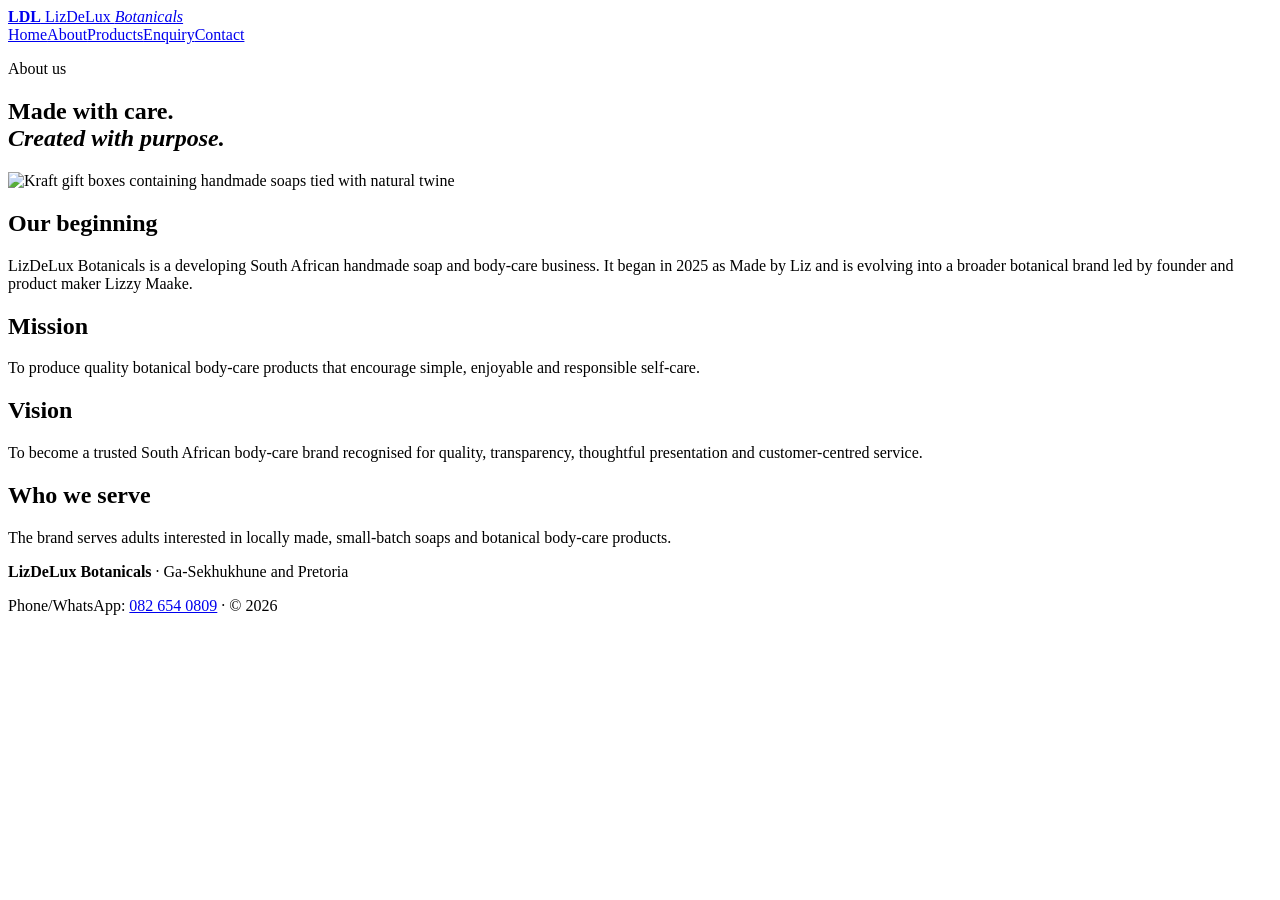
==== about.html @ 97d13563 "Add files via upload" ====
<!DOCTYPE html>
<html lang="en">
<head>
  <meta charset="UTF-8">
  <meta name="viewport" content="width=device-width, initial-scale=1.0">
  <meta name="description" content="Learn about LizDeLux Botanicals, its founder, mission and vision.">
  <title>About | LizDeLux Botanicals</title>
  <link rel="stylesheet" href="css/style.css">
</head>
<body>
  <!-- The navigation is repeated consistently on every page -->
  <header class="site-header">
    <a class="logo" href="index.html"><b>LDL</b> LizDeLux <em>Botanicals</em></a>
    <nav aria-label="Main navigation">
      <a href="index.html">Home</a><a class="active" href="about.html">About</a><a href="products.html">Products</a><a href="enquiry.html">Enquiry</a><a href="contact.html">Contact</a>
    </nav>
  </header>
  <main>
    <section class="page-hero"><p class="eyebrow">About us</p><h1>Made with care.<br><em>Created with purpose.</em></h1></section>
    <section class="about-grid">
      <img src="images/products/packaged-soap-gift-boxes-display.jpg" alt="Kraft gift boxes containing handmade soaps tied with natural twine" width="500">
      <div class="content">
        <h2>Our beginning</h2><p>LizDeLux Botanicals is a developing South African handmade soap and body-care business. It began in 2025 as Made by Liz and is evolving into a broader botanical brand led by founder and product maker Lizzy Maake.</p>
        <h2>Mission</h2><p>To produce quality botanical body-care products that encourage simple, enjoyable and responsible self-care.</p>
        <h2>Vision</h2><p>To become a trusted South African body-care brand recognised for quality, transparency, thoughtful presentation and customer-centred service.</p>
        <h2>Who we serve</h2><p>The brand serves adults interested in locally made, small-batch soaps and botanical body-care products.</p>
      </div>
    </section>
  </main>
  <footer><p><b>LizDeLux Botanicals</b> · Ga-Sekhukhune and Pretoria</p><p>Phone/WhatsApp: <a href="tel:+27826540809">082 654 0809</a> · © 2026</p></footer>
</body>
</html>
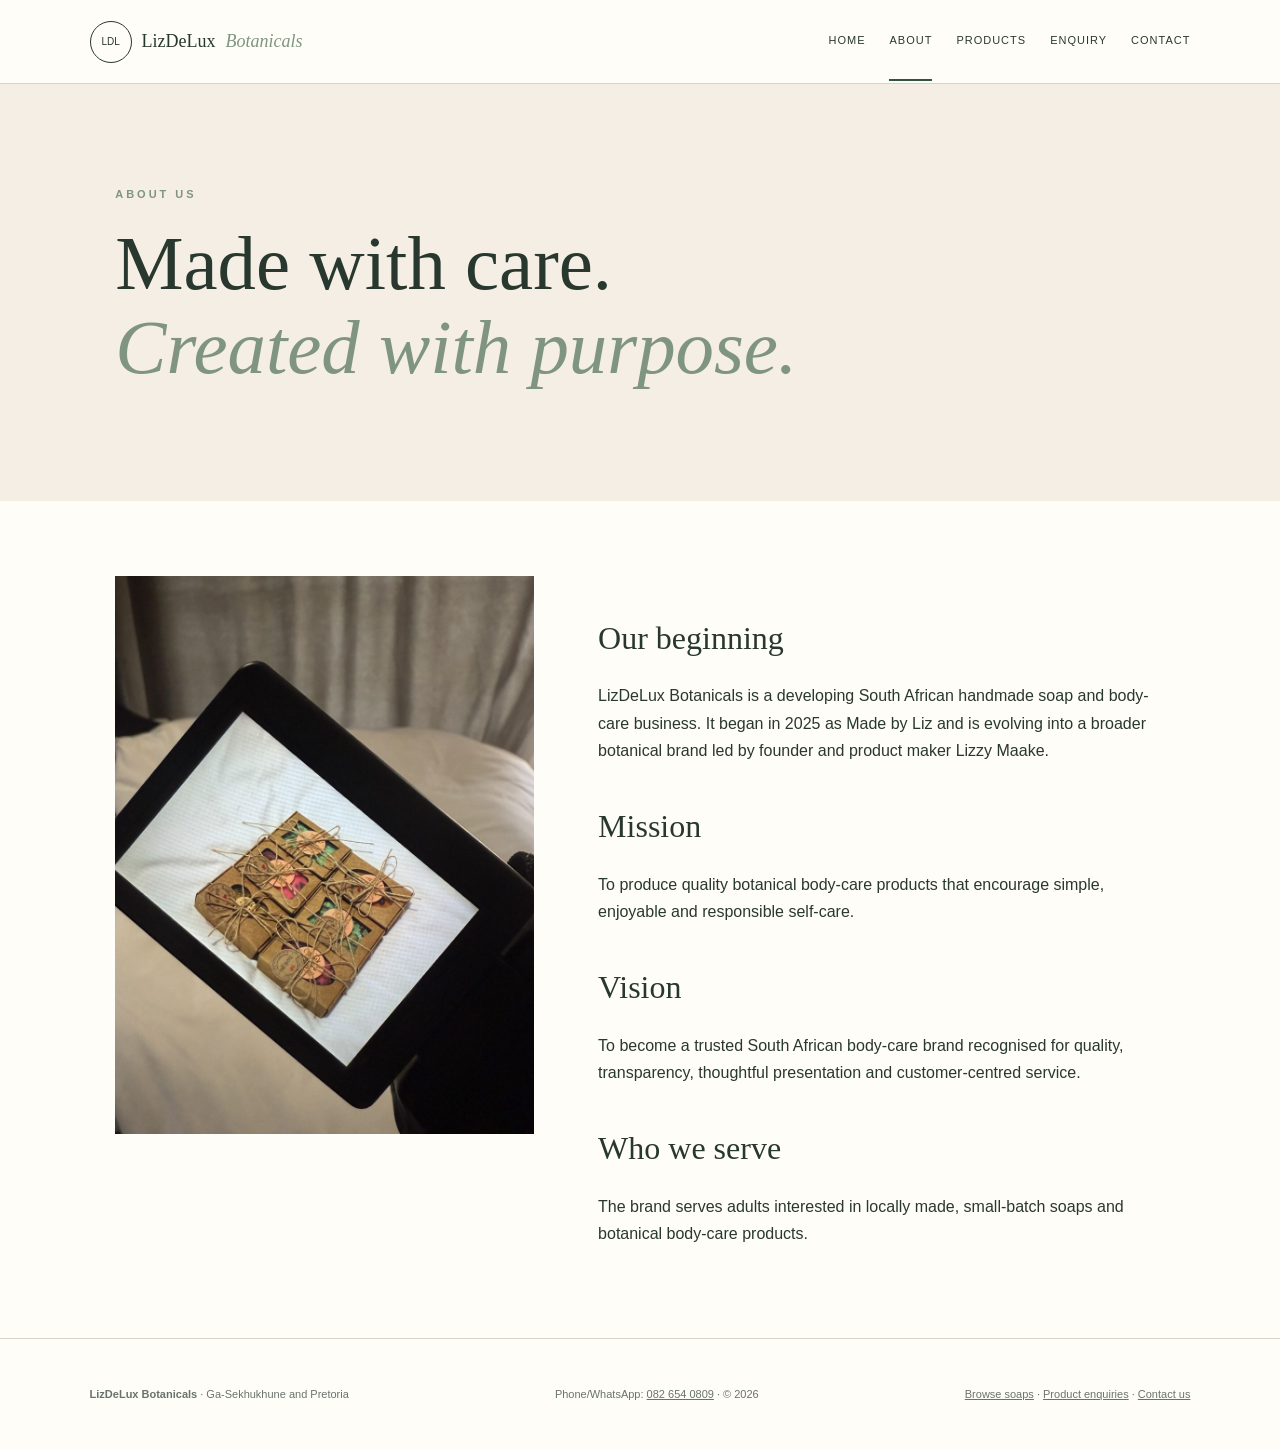
==== commit 12a0894d: "Add Part 3 interactions, validated forms, SEO and feedback review" ====
--- a/about.html
+++ b/about.html
@@ -3,22 +3,25 @@
 <head>
   <meta charset="UTF-8">
   <meta name="viewport" content="width=device-width, initial-scale=1.0">
-  <meta name="description" content="Learn about LizDeLux Botanicals, its founder, mission and vision.">
+  <meta name="description" content="Meet Lizzy Maake and discover the story, mission and vision behind LizDeLux Botanicals, a South African handmade soap and body-care business.">
   <title>About | LizDeLux Botanicals</title>
   <link rel="stylesheet" href="css/style.css">
+  <script src="js/config.js" defer></script>
+  <script src="js/app.js" defer></script>
 </head>
 <body>
+  <a class="skip-link" href="#main">Skip to content</a>
   <!-- The navigation is repeated consistently on every page -->
   <header class="site-header">
     <a class="logo" href="index.html"><b>LDL</b> LizDeLux <em>Botanicals</em></a>
     <nav aria-label="Main navigation">
-      <a href="index.html">Home</a><a class="active" href="about.html">About</a><a href="products.html">Products</a><a href="enquiry.html">Enquiry</a><a href="contact.html">Contact</a>
+      <a href="index.html">Home</a><a class="active" aria-current="page" href="about.html">About</a><a href="products.html">Products</a><a href="enquiry.html">Enquiry</a><a href="contact.html">Contact</a>
     </nav>
   </header>
-  <main>
+  <main id="main">
     <section class="page-hero"><p class="eyebrow">About us</p><h1>Made with care.<br><em>Created with purpose.</em></h1></section>
     <section class="about-grid">
-      <img src="images/products/packaged-soap-gift-boxes-display.jpg" alt="Kraft gift boxes containing handmade soaps tied with natural twine" width="500">
+      <img src="images/products/packaged-soap-gift-boxes-display.jpg" alt="Kraft gift boxes containing handmade soaps tied with natural twine" loading="lazy" decoding="async" width="900" height="1200">
       <div class="content">
         <h2>Our beginning</h2><p>LizDeLux Botanicals is a developing South African handmade soap and body-care business. It began in 2025 as Made by Liz and is evolving into a broader botanical brand led by founder and product maker Lizzy Maake.</p>
         <h2>Mission</h2><p>To produce quality botanical body-care products that encourage simple, enjoyable and responsible self-care.</p>
@@ -27,6 +30,6 @@
       </div>
     </section>
   </main>
-  <footer><p><b>LizDeLux Botanicals</b> · Ga-Sekhukhune and Pretoria</p><p>Phone/WhatsApp: <a href="tel:+27826540809">082 654 0809</a> · © 2026</p></footer>
+  <footer><p><b>LizDeLux Botanicals</b> · Ga-Sekhukhune and Pretoria</p><p>Phone/WhatsApp: <a href="tel:+27826540809">082 654 0809</a> · © 2026</p><p><a href="products.html">Browse soaps</a> · <a href="enquiry.html">Product enquiries</a> · <a href="contact.html">Contact us</a></p></footer>
 </body>
 </html>
--- a/css/style.css
+++ b/css/style.css
@@ -0,0 +1,140 @@
+:root {
+  --ink: #29382f;
+  --green: #35513f;
+  --sage: #7f9581;
+  --cream: #f5eee4;
+  --paper: #fffdf8;
+  --line: #d8d2c8;
+}
+
+* { box-sizing: border-box; }
+html { scroll-behavior: smooth; }
+body { margin: 0; color: var(--ink); background: var(--paper); font: 16px/1.7 Arial, sans-serif; }
+img { display: block; max-width: 100%; }
+a { color: var(--green); }
+a:focus-visible, button:focus-visible, input:focus-visible, select:focus-visible, textarea:focus-visible {
+  outline: 3px solid #b86f58;
+  outline-offset: 3px;
+}
+
+.site-header {
+  min-height: 84px;
+  padding: 0 7%;
+  display: flex;
+  align-items: center;
+  justify-content: space-between;
+  border-bottom: 1px solid var(--line);
+  background: var(--paper);
+}
+
+.logo { display: flex; align-items: center; gap: 10px; color: var(--ink); text-decoration: none; font: 18px Georgia, serif; }
+.logo b { border: 1px solid; border-radius: 50%; width: 42px; height: 42px; display: grid; place-items: center; font: 10px Arial, sans-serif; }
+.logo em { color: var(--sage); }
+nav { display: flex; gap: 24px; }
+nav a { color: var(--ink); text-decoration: none; text-transform: uppercase; letter-spacing: 1px; font-size: 11px; padding: 29px 0; border-bottom: 2px solid transparent; }
+nav a.active, nav a:hover, nav a:focus { border-color: var(--green); }
+
+.hero { min-height: 620px; display: grid; grid-template-columns: 1.05fr .95fr; background: var(--cream); }
+.hero-copy { padding: 100px 8vw; }
+.hero > img { width: 100%; height: 100%; min-height: 620px; object-fit: cover; }
+.eyebrow { text-transform: uppercase; letter-spacing: 3px; font-size: 11px; font-weight: bold; color: var(--sage); }
+h1, h2 { font-family: Georgia, serif; font-weight: normal; line-height: 1.1; }
+h1 { font-size: clamp(44px, 6vw, 78px); margin: 18px 0; }
+h1 em, h2 em { color: var(--sage); }
+.hero p:not(.eyebrow) { max-width: 520px; font: 18px/1.8 Georgia, serif; color: #5d6961; }
+.button { display: inline-block; background: var(--green); color: #fff; border: 0; text-decoration: none; text-transform: uppercase; letter-spacing: 1.5px; font-size: 11px; padding: 15px 23px; margin-top: 18px; cursor: pointer; }
+
+.values { background: var(--green); color: white; display: flex; justify-content: space-around; gap: 20px; padding: 22px 5%; font: 12px Georgia, serif; }
+.split { display: grid; grid-template-columns: 1fr 1fr; gap: 9vw; padding: 105px 9%; }
+.split h2 { font-size: 50px; margin: 0; }
+.split > div:last-child { font: 18px/1.8 Georgia, serif; color: #5d6961; padding-top: 30px; }
+.link { color: var(--green); }
+
+.page-hero { padding: 90px 9%; background: var(--cream); }
+.page-hero h1 { margin-bottom: 20px; }
+.page-hero > p:last-child { max-width: 700px; }
+.content { max-width: 860px; padding: 75px 9%; margin: auto; }
+.content h2 { font-size: 32px; margin-top: 45px; }
+.about-grid { display: grid; grid-template-columns: .85fr 1.15fr; gap: 5vw; align-items: start; padding: 75px 9%; }
+.about-grid > img { width: 100%; max-height: 720px; object-fit: cover; }
+.about-grid .content { padding: 0; }
+
+.cards { display: grid; grid-template-columns: repeat(3, 1fr); gap: 28px; padding: 70px 7%; }
+.cards article { border: 1px solid var(--line); background: #fff; }
+.cards article img { width: 100%; height: 330px; object-fit: cover; }
+.card-copy { padding: 22px; }
+.card-copy h2 { font-size: 27px; margin: 0 0 10px; }
+.card-copy strong { color: var(--green); font-size: 20px; }
+.planned { margin-bottom: 70px; background: var(--cream); }
+
+.contact { display: grid; grid-template-columns: 1fr 1fr; gap: 9vw; padding: 100px 9%; background: #dce5da; }
+.contact form { display: grid; gap: 10px; }
+.contact label { margin-top: 8px; font-size: 11px; text-transform: uppercase; letter-spacing: 1px; }
+.contact input, .contact textarea, .contact select { width: 100%; border: 0; border-bottom: 1px solid #839085; background: transparent; padding: 12px 0; font: 16px Georgia, serif; }
+.contact address { font-style: normal; line-height: 2; }
+.enquiry-layout img { width: min(100%, 420px); max-height: 430px; margin-top: 25px; object-fit: cover; }
+
+footer { padding: 35px 7%; border-top: 1px solid var(--line); display: flex; justify-content: space-between; gap: 25px; font-size: 11px; color: #69736d; }
+footer a { color: inherit; }
+
+@media (max-width: 850px) {
+  .site-header { padding: 18px 5%; align-items: flex-start; flex-direction: column; gap: 12px; }
+  nav { width: 100%; gap: 8px 18px; flex-wrap: wrap; }
+  nav a { padding: 6px 0; }
+  .hero, .split, .contact, .about-grid { grid-template-columns: 1fr; }
+  .hero-copy, .page-hero, .split, .contact, .about-grid { padding: 65px 7%; }
+  .hero > img { min-height: 360px; max-height: 520px; }
+  .values { flex-wrap: wrap; }
+  .cards { grid-template-columns: 1fr; }
+  .split h2 { font-size: 40px; }
+  footer { flex-direction: column; }
+}
+
+@media (max-width: 480px) {
+  body { font-size: 15px; }
+  h1 { font-size: 40px; }
+  .hero-copy, .page-hero, .split, .contact, .about-grid, .cards { padding: 48px 6%; }
+  .cards article img { height: 260px; }
+  .button { width: 100%; text-align: center; }
+  footer { padding: 28px 6%; }
+}
+
+@media (prefers-reduced-motion: reduce) {
+  html { scroll-behavior: auto; }
+}
+/* Part 3: controls, accessible feedback, lightbox and gentle transitions. */
+.skip-link { position:absolute; left:1rem; top:-100px; z-index:2000; background:var(--paper); padding:12px; }
+.skip-link:focus { top:1rem; }
+.catalogue-controls { padding:35px 7% 0; display:flex; flex-wrap:wrap; gap:25px; align-items:end; }
+.catalogue-controls label { display:block; font-weight:bold; font-size:13px; }
+.catalogue-controls input,.catalogue-controls select { padding:12px; font:inherit; border:1px solid var(--line); background:white; max-width:100%; }
+.catalogue-controls input { width:310px; }
+.catalogue-controls p { flex-basis:100%; margin:0; }
+.image-button { display:block; padding:0; border:0; width:100%; cursor:zoom-in; background:var(--cream); overflow:hidden; }
+.image-button img { transition:transform .25s ease; }
+.image-button:hover img { transform:scale(1.035); }
+.button { transition:background-color .2s ease,transform .2s ease; }
+.button:hover { background:#243b2d; transform:translateY(-2px); }
+.button:disabled { opacity:.6; cursor:wait; }
+.cards article { animation:appear .3s ease; }
+@keyframes appear { from { opacity:0; transform:translateY(8px); } to { opacity:1; transform:translateY(0); } }
+dialog { width:min(90vw,850px); max-height:90vh; overflow:auto; border:1px solid var(--line); background:var(--paper); padding:20px; }
+dialog::backdrop { background:rgb(17 30 22 / .8); }
+dialog img { max-height:65vh; width:auto; margin:15px auto; object-fit:contain; }
+dialog .button { margin:0; }
+.faq { padding-top:0; }
+details { border-bottom:1px solid var(--line); padding:16px 0; }
+summary { cursor:pointer; font-weight:bold; }
+.field-error { color:#7b211d; font-size:13px; line-height:1.4; }
+[aria-invalid="true"] { outline:2px solid #9a3026; outline-offset:2px; }
+.form-note { font-size:14px; }
+.form-result:not(:empty) { background:var(--paper); padding:22px; border-left:4px solid var(--green); margin-top:15px; }
+.form-result h2 { font-size:28px; }
+.form-result textarea { background:#fff; border:1px solid var(--line); padding:12px; }
+.map-section { padding:65px 9%; }
+.map-section h2 { font-size:38px; }
+#service-map { height:400px; background:var(--cream); border:1px solid var(--line); z-index:0; }
+footer { flex-wrap:wrap; }
+@media(max-width:480px) { .catalogue-controls { padding:30px 6% 0; } .catalogue-controls>div { width:100%; } .catalogue-controls input,.catalogue-controls select { width:100%; } #service-map { height:320px; } }
+@media(prefers-reduced-motion:reduce) { *,*::before,*::after { animation:none!important; transition:none!important; } }
+img { height: auto; } .hero > img { height: 100%; } .cards article img { height: 330px; } @media(max-width:480px) { .cards article img { height:260px; } }
